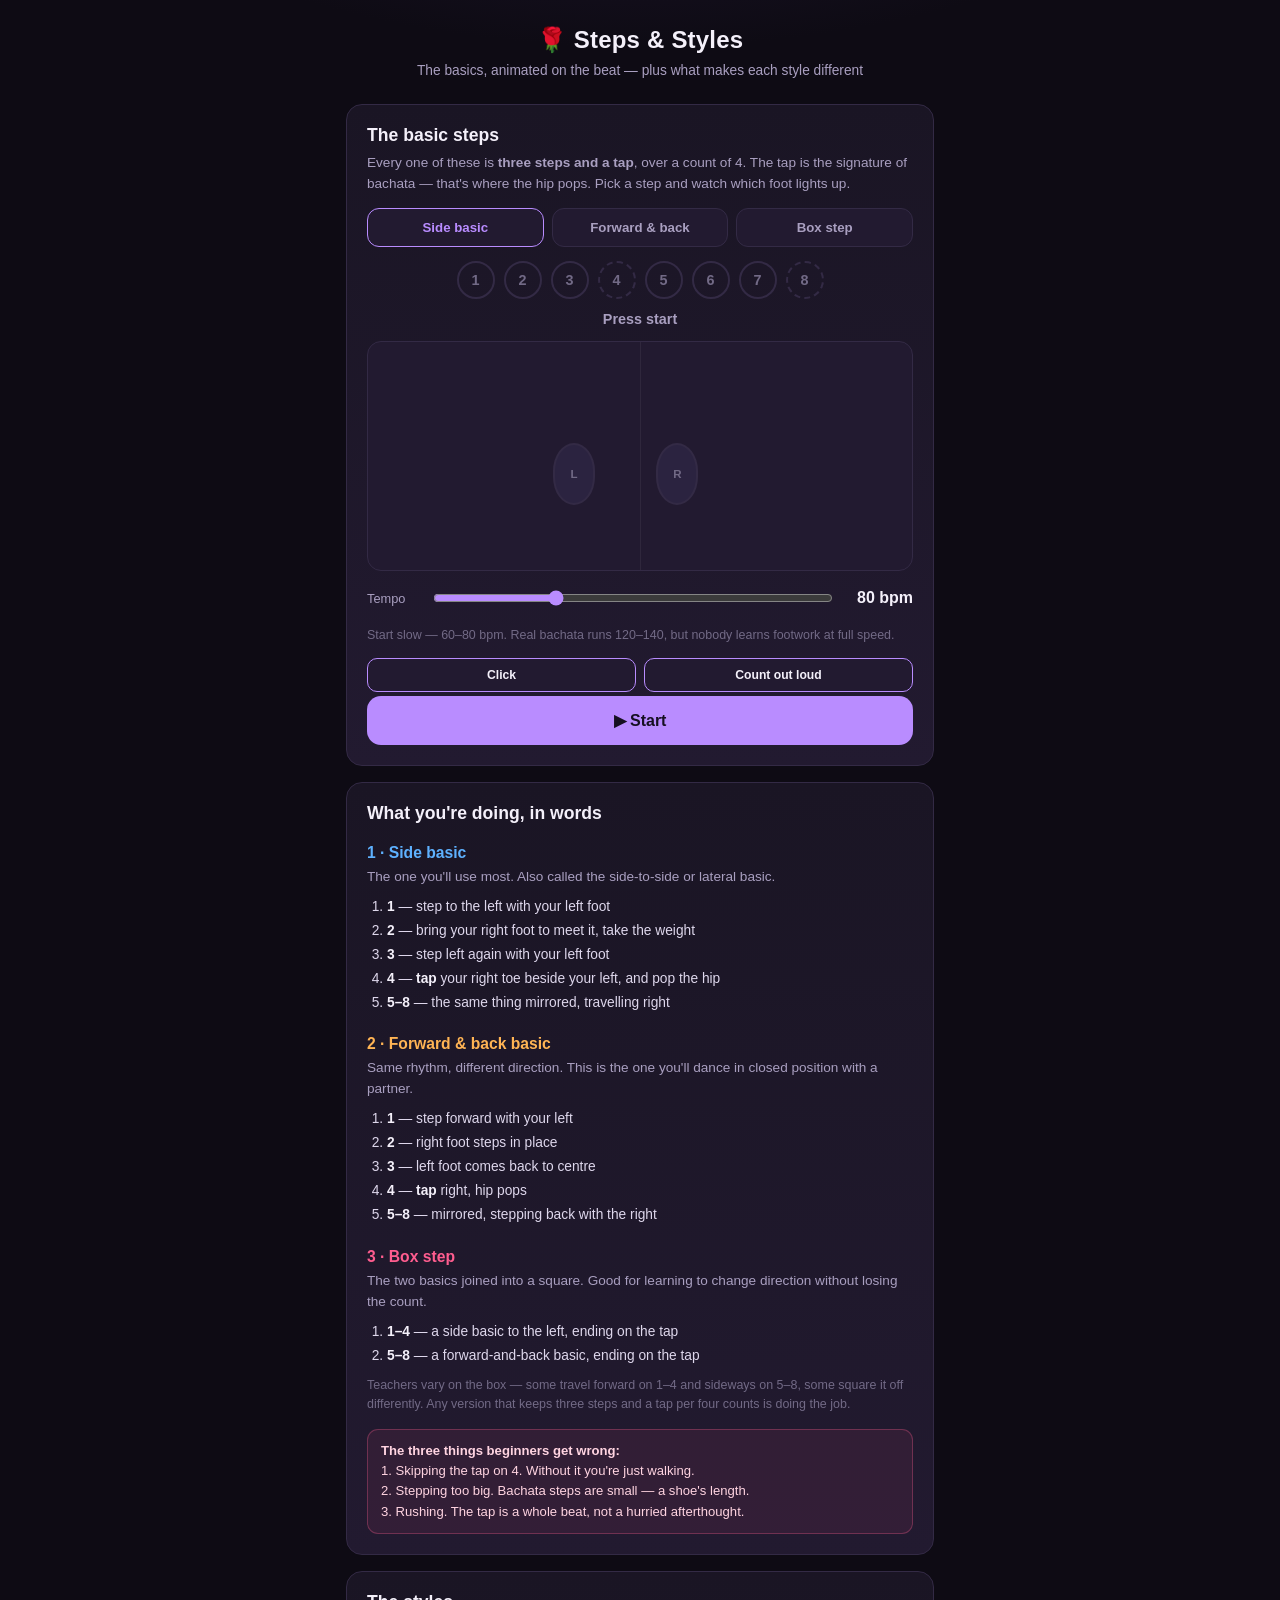
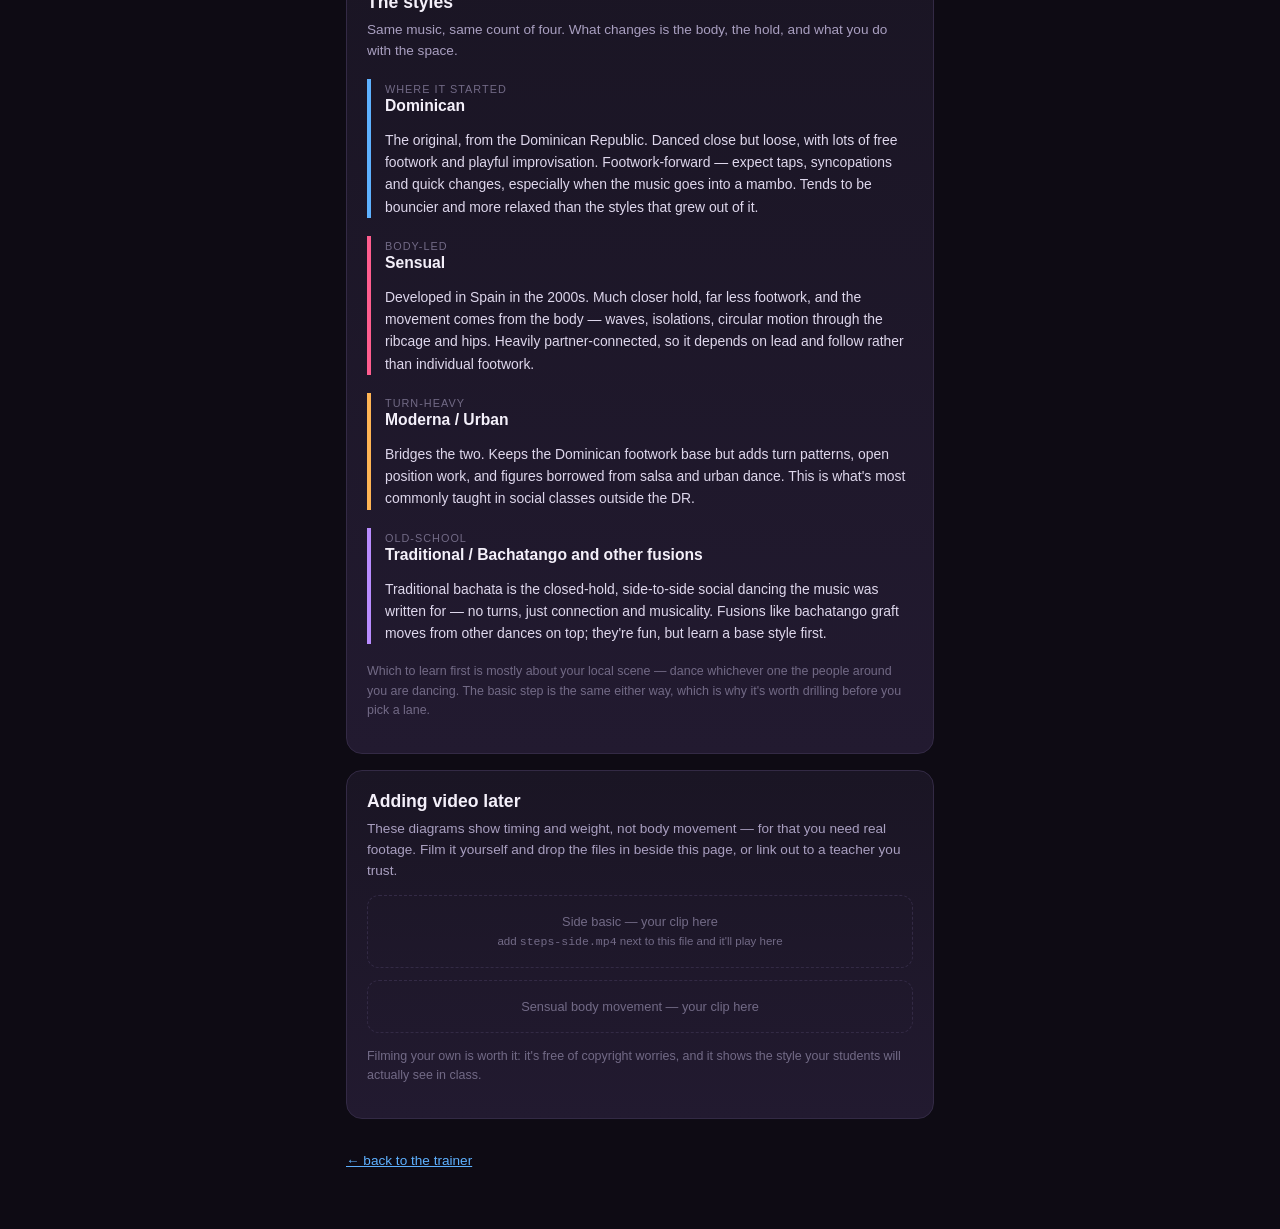
==== steps.html @ 5664066d "Add a Steps & Styles page: basics animated on the beat, plus the styles The app taught what to hear " ====
<!DOCTYPE html>
<html lang="en">
<head>
<meta charset="UTF-8">
<meta name="viewport" content="width=device-width, initial-scale=1.0, maximum-scale=1.0, user-scalable=no">
<title>Bachata Steps &amp; Styles — a beginner's reference</title>
<meta name="description" content="The basic bachata steps — side basic, forward-and-back, box step — animated on the beat, plus what makes each bachata style different.">
<link rel="icon" href="data:image/svg+xml,<svg xmlns='http://www.w3.org/2000/svg' viewBox='0 0 64 64'><rect width='64' height='64' rx='14' fill='%230e0b14'/><rect x='11' y='38' width='6' height='14' rx='3' fill='%235eb1ff'/><rect x='23' y='31' width='6' height='21' rx='3' fill='%23ffb454'/><rect x='35' y='24' width='6' height='28' rx='3' fill='%23ff5d8f'/><rect x='47' y='16' width='6' height='36' rx='3' fill='%23b98cff'/></svg>">
<meta name="theme-color" content="#0e0b14">
<style>
  :root{
    --bg:#0e0b14; --panel:#1a1524; --panel-2:#221a30; --line:#332a45;
    --txt:#f4f0fa; --muted:#a99fc0; --faint:#726a86;
    --derecho:#5eb1ff; --majao:#ffb454; --mambo:#ff5d8f;
    --good:#4ad991; --accent:#b98cff; --radius:16px;
  }
  *{box-sizing:border-box;-webkit-tap-highlight-color:transparent}
  html,body{margin:0;padding:0}
  body{
    background:radial-gradient(1200px 600px at 50% -10%, #241a38 0%, var(--bg) 55%);
    color:var(--txt);
    font-family:-apple-system,BlinkMacSystemFont,"Segoe UI",Roboto,Helvetica,Arial,sans-serif;
    min-height:100vh;padding:0 0 60px;-webkit-font-smoothing:antialiased;
  }
  .wrap{max-width:620px;margin:0 auto;padding:0 16px}
  header{text-align:center;padding:26px 16px 6px}
  header h1{font-size:1.5rem;margin:0;letter-spacing:.2px}
  header p{margin:6px 0 0;color:var(--muted);font-size:.86rem}
  .card{
    background:linear-gradient(180deg,var(--panel) 0%,var(--panel-2) 100%);
    border:1px solid var(--line);border-radius:var(--radius);padding:20px;margin:16px 0;
  }
  h2{margin:0 0 6px;font-size:1.1rem}
  h3{margin:20px 0 4px;font-size:.98rem}
  .sub{color:var(--muted);font-size:.85rem;line-height:1.55;margin:0 0 14px}
  p{font-size:.87rem;line-height:1.6;color:#ded7ec}
  a{color:var(--derecho)}
  .note{font-size:.78rem;color:var(--faint);line-height:1.55}

  /* step picker */
  .pills{display:flex;gap:8px;margin-bottom:14px;flex-wrap:wrap}
  .pill{
    flex:1;min-width:96px;padding:11px 8px;border-radius:12px;border:1.5px solid var(--line);
    background:var(--panel-2);color:var(--muted);font-weight:700;font-size:.83rem;
    cursor:pointer;text-align:center;
  }
  .pill.sel{border-color:var(--accent);color:var(--accent)}

  /* floor + feet */
  .floor{
    position:relative;background:var(--panel-2);border:1px solid var(--line);
    border-radius:14px;height:230px;overflow:hidden;margin-bottom:12px;
  }
  .foot{
    position:absolute;width:42px;height:62px;border-radius:21px/28px;
    border:2px solid var(--line);background:#2b2340;
    transition:left .16s ease, top .16s ease, transform .1s, background .1s, border-color .1s;
    display:flex;align-items:center;justify-content:center;
    font-size:.72rem;font-weight:700;color:var(--faint);
  }
  .foot.on{background:var(--accent);border-color:var(--accent);color:#160f22;transform:scale(1.08)}
  .foot.tap{background:transparent;border-color:var(--mambo);color:var(--mambo);border-style:dashed;transform:scale(1.12)}
  .ghostline{position:absolute;left:50%;top:0;bottom:0;width:1px;background:rgba(255,255,255,.06)}

  /* counter */
  .counts{display:flex;justify-content:center;gap:9px;margin:4px 0 12px}
  .ct{
    width:38px;height:38px;border-radius:50%;border:2px solid var(--line);
    display:flex;align-items:center;justify-content:center;font-weight:700;
    color:var(--faint);font-size:.9rem;
  }
  .ct.on{background:var(--accent);border-color:var(--accent);color:#160f22;transform:scale(1.1)}
  .ct.tapbeat{border-style:dashed}
  .ct.tapbeat.on{background:var(--mambo);border-color:var(--mambo)}
  .cue{text-align:center;min-height:1.4em;font-size:.9rem;font-weight:600;color:var(--muted);margin-bottom:10px}

  .row{display:flex;align-items:center;gap:12px;margin:12px 0}
  .row label{font-size:.8rem;color:var(--muted);min-width:52px}
  input[type=range]{flex:1;accent-color:var(--accent);height:26px}
  .bpmval{font-variant-numeric:tabular-nums;font-weight:700;min-width:66px;text-align:right;white-space:nowrap}
  .btn{
    width:100%;padding:15px;border:none;border-radius:14px;font-size:1rem;font-weight:700;
    cursor:pointer;background:var(--accent);color:#160f22;margin-top:4px;
  }
  .btn.stop{background:#3a2f4e;color:var(--txt)}
  .btn.ghost{background:transparent;border:1.5px solid var(--line);color:var(--txt)}
  .btnrow{display:flex;gap:10px}
  .toggles{display:flex;gap:8px;margin-top:10px}
  .tg{flex:1;padding:9px;border-radius:10px;border:1.5px solid var(--line);background:var(--panel-2);color:var(--muted);font-size:.76rem;font-weight:600;cursor:pointer;text-align:center}
  .tg.on{border-color:var(--accent);color:var(--txt)}

  ol.steps{margin:8px 0 0;padding-left:20px;font-size:.86rem;line-height:1.75;color:#ded7ec}
  ol.steps b{color:var(--txt)}
  .warn{
    margin-top:14px;padding:11px 13px;border-radius:11px;
    background:rgba(255,93,143,.08);border:1px solid rgba(255,93,143,.3);
    font-size:.82rem;line-height:1.55;color:#ffd4e1;
  }
  .style{border-left:4px solid var(--line);padding-left:14px;margin:18px 0}
  .style.dom{border-color:var(--derecho)}
  .style.sen{border-color:var(--mambo)}
  .style.mod{border-color:var(--majao)}
  .style.trad{border-color:var(--accent)}
  .style h3{margin:0 0 2px}
  .style .tag{font-size:.68rem;color:var(--faint);text-transform:uppercase;letter-spacing:1px}
  .slot{
    border:1.5px dashed var(--line);border-radius:12px;padding:16px;text-align:center;
    color:var(--faint);font-size:.8rem;line-height:1.5;margin-top:12px;
  }
  .back{display:inline-block;margin:18px 0 0;font-size:.85rem}
</style>
</head>
<body>

<header>
  <h1>🌹 Steps &amp; Styles</h1>
  <p>The basics, animated on the beat — plus what makes each style different</p>
</header>

<div class="wrap">

  <!-- ANIMATED STEP TRAINER -->
  <div class="card">
    <h2>The basic steps</h2>
    <p class="sub">Every one of these is <b>three steps and a tap</b>, over a count of 4.
      The tap is the signature of bachata — that's where the hip pops. Pick a step and
      watch which foot lights up.</p>

    <div class="pills">
      <div class="pill sel" data-step="side">Side basic</div>
      <div class="pill" data-step="fwd">Forward &amp; back</div>
      <div class="pill" data-step="box">Box step</div>
    </div>

    <div class="counts" id="counts"></div>
    <div class="cue" id="cue">Press start</div>

    <div class="floor" id="floor">
      <div class="ghostline"></div>
      <div class="foot" id="footL">L</div>
      <div class="foot" id="footR">R</div>
    </div>

    <div class="row">
      <label>Tempo</label>
      <input type="range" id="bpm" min="50" max="150" value="80">
      <span class="bpmval"><span id="bpmv">80</span> bpm</span>
    </div>
    <p class="note">Start slow — 60–80 bpm. Real bachata runs 120–140, but nobody learns
      footwork at full speed.</p>
    <div class="toggles">
      <div class="tg on" data-opt="click">Click</div>
      <div class="tg on" data-opt="voice">Count out loud</div>
    </div>
    <button class="btn" id="go">▶  Start</button>
  </div>

  <!-- WRITTEN BREAKDOWN -->
  <div class="card">
    <h2>What you're doing, in words</h2>

    <h3 style="color:var(--derecho)">1 · Side basic</h3>
    <p class="sub" style="margin-bottom:4px">The one you'll use most. Also called the
      side-to-side or lateral basic.</p>
    <ol class="steps">
      <li><b>1</b> — step to the left with your left foot</li>
      <li><b>2</b> — bring your right foot to meet it, take the weight</li>
      <li><b>3</b> — step left again with your left foot</li>
      <li><b>4</b> — <b>tap</b> your right toe beside your left, and pop the hip</li>
      <li><b>5–8</b> — the same thing mirrored, travelling right</li>
    </ol>

    <h3 style="color:var(--majao)">2 · Forward &amp; back basic</h3>
    <p class="sub" style="margin-bottom:4px">Same rhythm, different direction. This is the
      one you'll dance in closed position with a partner.</p>
    <ol class="steps">
      <li><b>1</b> — step forward with your left</li>
      <li><b>2</b> — right foot steps in place</li>
      <li><b>3</b> — left foot comes back to centre</li>
      <li><b>4</b> — <b>tap</b> right, hip pops</li>
      <li><b>5–8</b> — mirrored, stepping back with the right</li>
    </ol>

    <h3 style="color:var(--mambo)">3 · Box step</h3>
    <p class="sub" style="margin-bottom:4px">The two basics joined into a square. Good for
      learning to change direction without losing the count.</p>
    <ol class="steps">
      <li><b>1–4</b> — a side basic to the left, ending on the tap</li>
      <li><b>5–8</b> — a forward-and-back basic, ending on the tap</li>
    </ol>
    <p class="note" style="margin-top:8px">Teachers vary on the box — some travel forward on
      1–4 and sideways on 5–8, some square it off differently. Any version that keeps three
      steps and a tap per four counts is doing the job.</p>

    <div class="warn">
      <b>The three things beginners get wrong:</b><br>
      1. Skipping the tap on 4. Without it you're just walking.<br>
      2. Stepping too big. Bachata steps are small — a shoe's length.<br>
      3. Rushing. The tap is a whole beat, not a hurried afterthought.
    </div>
  </div>

  <!-- STYLES -->
  <div class="card">
    <h2>The styles</h2>
    <p class="sub">Same music, same count of four. What changes is the body, the hold, and
      what you do with the space.</p>

    <div class="style dom">
      <span class="tag">Where it started</span>
      <h3>Dominican</h3>
      <p>The original, from the Dominican Republic. Danced close but loose, with lots of
        free footwork and playful improvisation. Footwork-forward — expect taps, syncopations
        and quick changes, especially when the music goes into a mambo. Tends to be bouncier
        and more relaxed than the styles that grew out of it.</p>
    </div>

    <div class="style sen">
      <span class="tag">Body-led</span>
      <h3>Sensual</h3>
      <p>Developed in Spain in the 2000s. Much closer hold, far less footwork, and the
        movement comes from the body — waves, isolations, circular motion through the ribcage
        and hips. Heavily partner-connected, so it depends on lead and follow rather than
        individual footwork.</p>
    </div>

    <div class="style mod">
      <span class="tag">Turn-heavy</span>
      <h3>Moderna / Urban</h3>
      <p>Bridges the two. Keeps the Dominican footwork base but adds turn patterns, open
        position work, and figures borrowed from salsa and urban dance. This is what's most
        commonly taught in social classes outside the DR.</p>
    </div>

    <div class="style trad">
      <span class="tag">Old-school</span>
      <h3>Traditional / Bachatango and other fusions</h3>
      <p>Traditional bachata is the closed-hold, side-to-side social dancing the music was
        written for — no turns, just connection and musicality. Fusions like bachatango
        graft moves from other dances on top; they're fun, but learn a base style first.</p>
    </div>

    <p class="note">Which to learn first is mostly about your local scene — dance whichever
      one the people around you are dancing. The basic step is the same either way, which is
      why it's worth drilling before you pick a lane.</p>
  </div>

  <!-- SLOTS FOR REAL FOOTAGE -->
  <div class="card">
    <h2>Adding video later</h2>
    <p class="sub">These diagrams show timing and weight, not body movement — for that
      you need real footage. Film it yourself and drop the files in beside this page, or
      link out to a teacher you trust.</p>
    <div class="slot">Side basic — your clip here<br><span style="font-size:.72rem">add
      <code>steps-side.mp4</code> next to this file and it'll play here</span></div>
    <div class="slot">Sensual body movement — your clip here</div>
    <p class="note" style="margin-top:14px">Filming your own is worth it: it's free of
      copyright worries, and it shows the style your students will actually see in class.</p>
  </div>

  <a class="back" href="/">← back to the trainer</a>
</div>

<script>
/* ---- audio: one click, same engine idea as the trainer ---- */
let AC=null;
function ctx(){ if(!AC) AC=new (window.AudioContext||window.webkitAudioContext)(); if(AC.state==='suspended')AC.resume(); return AC; }
let silentEl=null;
const SILENT='[data-uri]';
function unlock(){                                   // iOS: same ring/silent-switch problem
  const c=ctx(); if(c.state==='suspended') c.resume().catch(()=>{});
  if(!silentEl){ silentEl=document.createElement('audio'); silentEl.src=SILENT;
    silentEl.loop=true; silentEl.setAttribute('playsinline',''); silentEl.volume=0.01;
    silentEl.style.display='none'; document.body.appendChild(silentEl); }
  const p=silentEl.play(); if(p&&p.catch) p.catch(()=>{});
}
['pointerdown','touchend','click'].forEach(e=>document.addEventListener(e,unlock,{once:true,capture:true}));
function click(t,hi){
  const c=ctx(), o=c.createOscillator(), g=c.createGain();
  o.type='square'; o.frequency.value=hi?1500:950;
  g.gain.setValueAtTime(0,t); g.gain.linearRampToValueAtTime(.2,t+.003);
  g.gain.exponentialRampToValueAtTime(.0001,t+.06);
  o.connect(g); g.connect(c.destination); o.start(t); o.stop(t+.08);
}
function say(text){
  if(!OPT.voice || !window.speechSynthesis) return;
  const u=new SpeechSynthesisUtterance(text); u.rate=1.35; u.volume=.9;
  speechSynthesis.cancel(); speechSynthesis.speak(u);
}

/* ---- step patterns ----
   Positions are percentages of the floor box. Each count says where each foot sits,
   which one is acting, and whether that action is a tap rather than a step.        */
const C={lx:34,rx:53,my:44};                          // neutral: left foot, right foot, mid height
const STEPS={
  side:{
    name:'Side basic',
    frames:[
      {L:[18,44],R:[53,44],act:'L',cue:'left foot steps LEFT'},
      {L:[18,44],R:[37,44],act:'R',cue:'right foot closes'},
      {L:[8,44], R:[37,44],act:'L',cue:'left steps left again'},
      {L:[8,44], R:[27,44],act:'R',tap:1,cue:'TAP right — pop the hip'},
      {L:[8,44], R:[62,44],act:'R',cue:'right foot steps RIGHT'},
      {L:[43,44],R:[62,44],act:'L',cue:'left foot closes'},
      {L:[43,44],R:[72,44],act:'R',cue:'right steps right again'},
      {L:[53,44],R:[72,44],act:'L',tap:1,cue:'TAP left — pop the hip'}
    ]
  },
  fwd:{
    name:'Forward & back',
    frames:[
      {L:[34,14],R:[53,44],act:'L',cue:'left steps FORWARD'},
      {L:[34,14],R:[53,44],act:'R',cue:'right steps in place'},
      {L:[34,44],R:[53,44],act:'L',cue:'left comes back'},
      {L:[34,44],R:[46,44],act:'R',tap:1,cue:'TAP right — pop the hip'},
      {L:[34,44],R:[53,74],act:'R',cue:'right steps BACK'},
      {L:[34,44],R:[53,74],act:'L',cue:'left steps in place'},
      {L:[34,44],R:[53,44],act:'R',cue:'right comes back'},
      {L:[41,44],R:[53,44],act:'L',tap:1,cue:'TAP left — pop the hip'}
    ]
  },
  box:{
    name:'Box step',
    frames:[
      {L:[18,44],R:[53,44],act:'L',cue:'left steps LEFT'},
      {L:[18,44],R:[37,44],act:'R',cue:'right closes'},
      {L:[8,44], R:[37,44],act:'L',cue:'left steps left'},
      {L:[8,44], R:[27,44],act:'R',tap:1,cue:'TAP — corner one'},
      {L:[8,14], R:[27,44],act:'L',cue:'left steps FORWARD'},
      {L:[8,14], R:[27,14],act:'R',cue:'right joins forward'},
      {L:[8,44], R:[27,14],act:'L',cue:'left steps back'},
      {L:[8,44], R:[19,44],act:'R',tap:1,cue:'TAP — square closed'}
    ]
  }
};
const OPT={click:true, voice:true};
let stepKey='side', playing=false, timer=null, beat=0, nextT=0;

const footL=document.getElementById('footL'), footR=document.getElementById('footR'),
      cueEl=document.getElementById('cue'), countsEl=document.getElementById('counts'),
      bpmEl=document.getElementById('bpm'), bpmv=document.getElementById('bpmv'),
      goBtn=document.getElementById('go');
let BPM=80;

for(let i=0;i<8;i++){
  const d=document.createElement('div');
  d.className='ct'+((i===3||i===7)?' tapbeat':'');
  d.textContent=i+1; countsEl.appendChild(d);
}
// `b` is passed in rather than read from the shared counter: the scheduler runs ahead of
// the audio, so by the time this fires the counter has already moved on.
function place(f,b){
  footL.style.left=f.L[0]+'%'; footL.style.top=f.L[1]+'%';
  footR.style.left=f.R[0]+'%'; footR.style.top=f.R[1]+'%';
  footL.className='foot'+(f.act==='L'?(f.tap?' tap':' on'):'');
  footR.className='foot'+(f.act==='R'?(f.tap?' tap':' on'):'');
  cueEl.textContent=f.cue;
  [...countsEl.children].forEach((c,i)=>c.classList.toggle('on', i===b));
}
function reset(){
  const f=STEPS[stepKey].frames[0];
  footL.style.left=C.lx+'%'; footL.style.top=C.my+'%';
  footR.style.left=C.rx+'%'; footR.style.top=C.my+'%';
  footL.className='foot'; footR.className='foot';
  [...countsEl.children].forEach(c=>c.classList.remove('on'));
  cueEl.textContent='Press start';
}
function tick(){
  const c=ctx(), spb=60/BPM;
  while(nextT < c.currentTime+0.12){
    const f=STEPS[stepKey].frames[beat];
    if(OPT.click) click(nextT, beat===3||beat===7);
    const delay=Math.max(0,(nextT-c.currentTime)*1000);
    const b=beat, frame=f;
    setTimeout(()=>{ if(!playing) return; place(frame,b);
      if(OPT.voice) say(frame.tap ? 'tap' : String(b%4+1)); }, delay);
    nextT+=spb; beat=(beat+1)%8;
  }
}
function start(){
  if(playing) return;
  unlock(); playing=true; beat=0; nextT=ctx().currentTime+0.15;
  goBtn.textContent='■  Stop'; goBtn.classList.add('stop');
  timer=setInterval(tick,25);
}
function stop(){
  playing=false; if(timer){clearInterval(timer); timer=null;}
  if(window.speechSynthesis) speechSynthesis.cancel();
  goBtn.textContent='▶  Start'; goBtn.classList.remove('stop');
  reset();
}
goBtn.addEventListener('click',()=>playing?stop():start());
document.querySelectorAll('.pill').forEach(p=>p.addEventListener('click',()=>{
  document.querySelectorAll('.pill').forEach(x=>x.classList.remove('sel'));
  p.classList.add('sel'); stepKey=p.dataset.step;
  if(playing){ stop(); start(); } else reset();
}));
document.querySelectorAll('.tg').forEach(t=>t.addEventListener('click',()=>{
  t.classList.toggle('on'); OPT[t.dataset.opt]=t.classList.contains('on');
  if(!OPT.voice && window.speechSynthesis) speechSynthesis.cancel();
}));
bpmEl.addEventListener('input',()=>{ BPM=+bpmEl.value; bpmv.textContent=bpmEl.value; });
document.addEventListener('visibilitychange',()=>{ if(document.hidden && playing) stop(); });
reset();
</script>
</body>
</html>
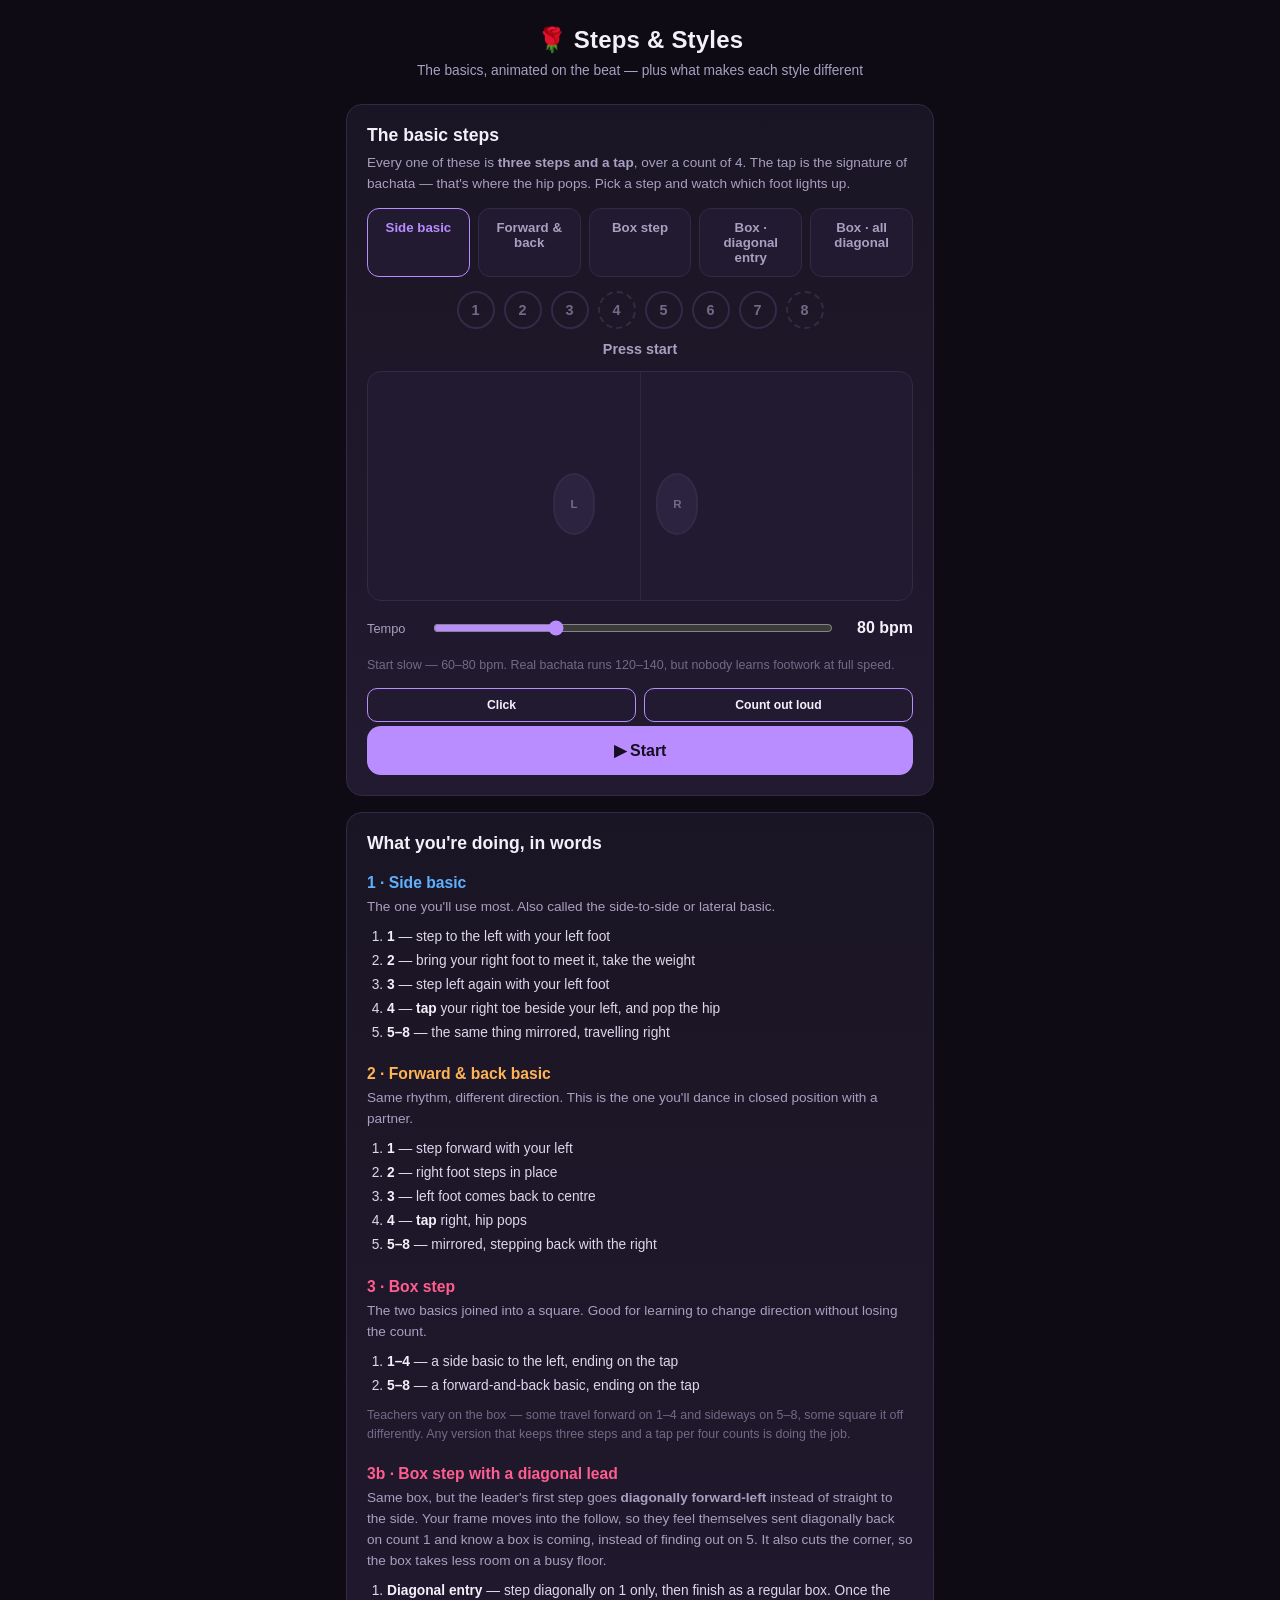
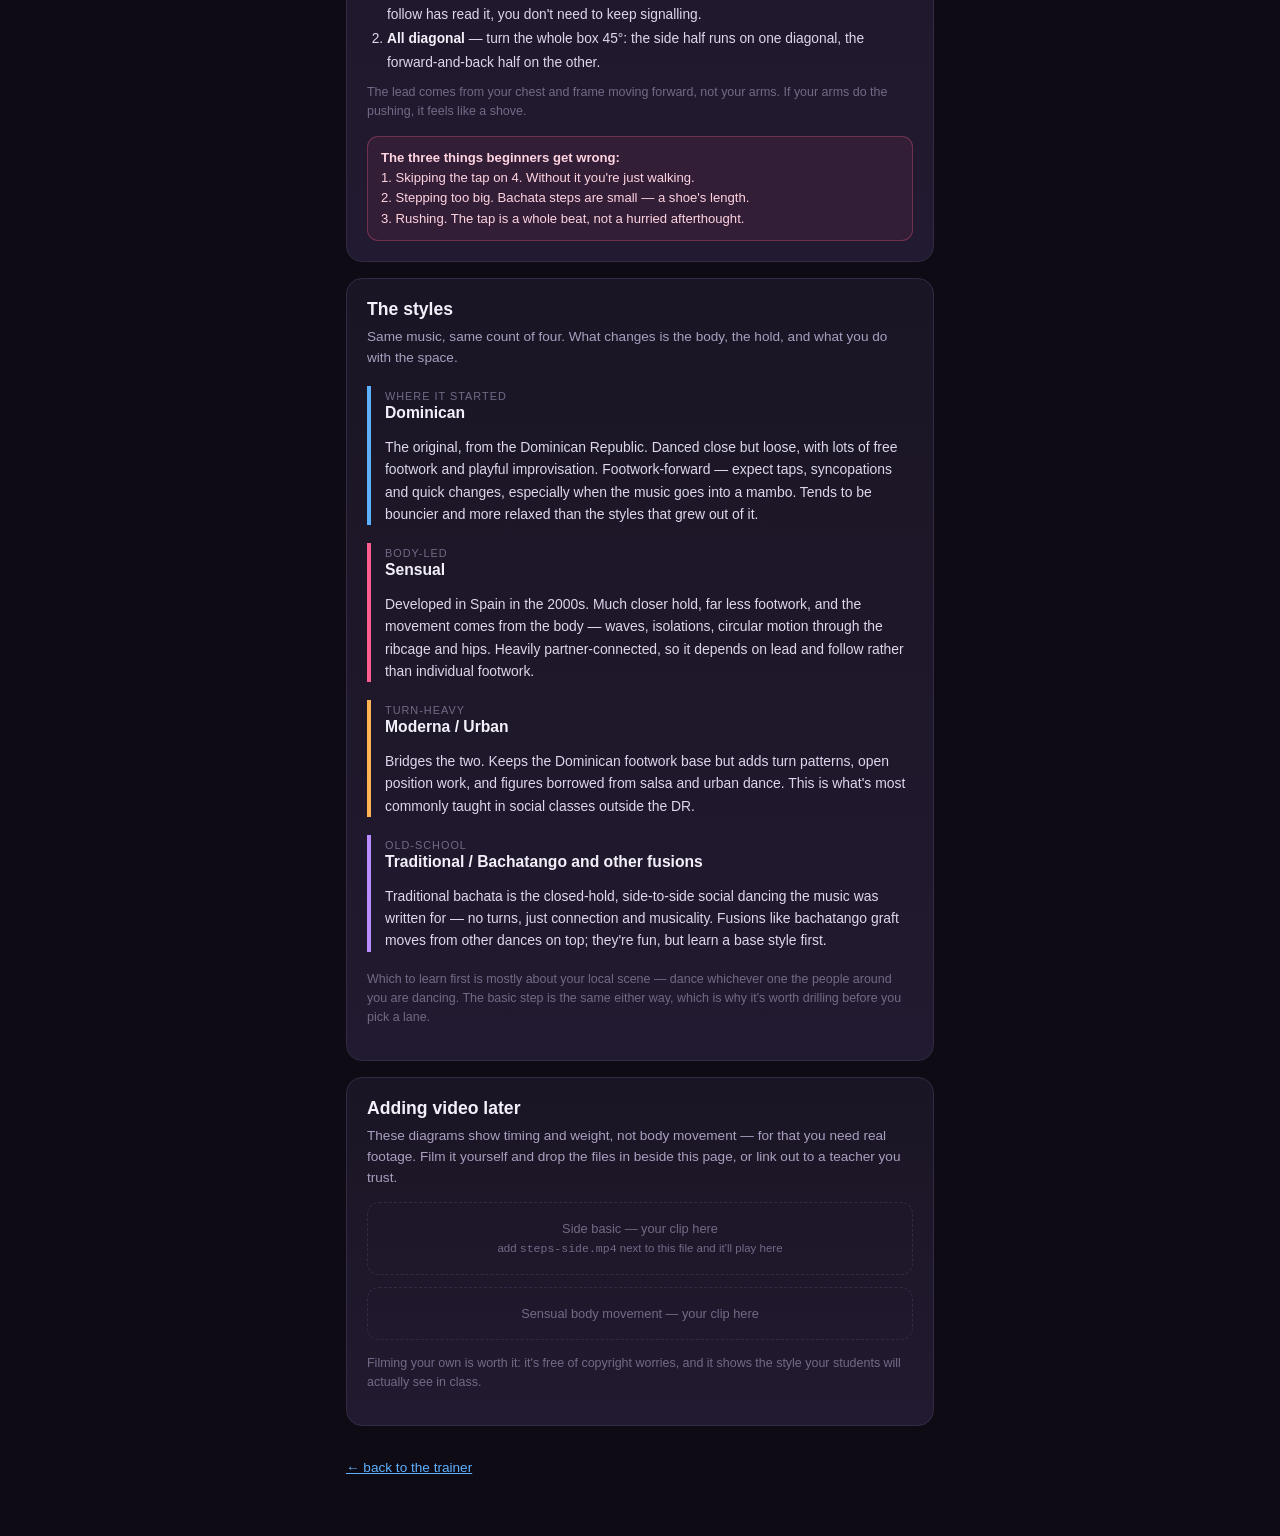
==== commit 92c798be: "Add diagonal-lead box step variations to Steps & Styles Co-Authored-By: Claude Opus 5.5 <noreply@ant" ====
--- a/steps.html
+++ b/steps.html
@@ -130,6 +130,8 @@
       <div class="pill sel" data-step="side">Side basic</div>
       <div class="pill" data-step="fwd">Forward &amp; back</div>
       <div class="pill" data-step="box">Box step</div>
+      <div class="pill" data-step="boxdiag1">Box · diagonal entry</div>
+      <div class="pill" data-step="boxdiag">Box · all diagonal</div>
     </div>
 
     <div class="counts" id="counts"></div>
@@ -191,6 +193,21 @@
     <p class="note" style="margin-top:8px">Teachers vary on the box — some travel forward on
       1–4 and sideways on 5–8, some square it off differently. Any version that keeps three
       steps and a tap per four counts is doing the job.</p>
+
+    <h3 style="color:var(--mambo)">3b · Box step with a diagonal lead</h3>
+    <p class="sub" style="margin-bottom:4px">Same box, but the leader's first step goes
+      <b>diagonally forward-left</b> instead of straight to the side. Your frame moves into
+      the follow, so they feel themselves sent diagonally back on count 1 and know a box is
+      coming, instead of finding out on 5. It also cuts the corner, so the box takes less
+      room on a busy floor.</p>
+    <ol class="steps">
+      <li><b>Diagonal entry</b> — step diagonally on 1 only, then finish as a regular box.
+        Once the follow has read it, you don't need to keep signalling.</li>
+      <li><b>All diagonal</b> — turn the whole box 45°: the side half runs on one
+        diagonal, the forward-and-back half on the other.</li>
+    </ol>
+    <p class="note" style="margin-top:8px">The lead comes from your chest and frame moving
+      forward, not your arms. If your arms do the pushing, it feels like a shove.</p>
 
     <div class="warn">
       <b>The three things beginners get wrong:</b><br>
@@ -331,6 +348,32 @@
       {L:[8,44], R:[27,14],act:'L',cue:'left steps back'},
       {L:[8,44], R:[19,44],act:'R',tap:1,cue:'TAP — square closed'}
     ]
+  },
+  boxdiag1:{
+    name:'Box · diagonal entry',
+    frames:[
+      {L:[22,30],R:[53,44],act:'L',cue:'left steps DIAGONAL — frame leads'},
+      {L:[22,30],R:[43,30],act:'R',cue:'right closes'},
+      {L:[8,30], R:[43,30],act:'L',cue:'left steps left'},
+      {L:[8,30], R:[29,30],act:'R',tap:1,cue:'TAP — they know it\'s a box'},
+      {L:[8,4],  R:[29,30],act:'L',cue:'left steps FORWARD'},
+      {L:[8,4],  R:[29,4], act:'R',cue:'right joins forward'},
+      {L:[8,30], R:[29,4], act:'L',cue:'left steps back'},
+      {L:[8,30], R:[29,30],act:'R',tap:1,cue:'TAP — square closed'}
+    ]
+  },
+  boxdiag:{
+    name:'Box · all diagonal',
+    frames:[
+      {L:[22,30],R:[53,44],act:'L',cue:'left steps DIAGONAL forward-left'},
+      {L:[22,30],R:[43,30],act:'R',cue:'right closes'},
+      {L:[10,16],R:[43,30],act:'L',cue:'left on the diagonal again'},
+      {L:[10,16],R:[31,16],act:'R',tap:1,cue:'TAP — corner one'},
+      {L:[18,0], R:[31,16],act:'L',cue:'left steps diagonal FORWARD-right'},
+      {L:[18,0], R:[39,0], act:'R',cue:'right joins'},
+      {L:[10,16],R:[39,0], act:'L',cue:'left steps diagonal back'},
+      {L:[10,16],R:[31,16],act:'R',tap:1,cue:'TAP — square closed'}
+    ]
   }
 };
 const OPT={click:true, voice:true};
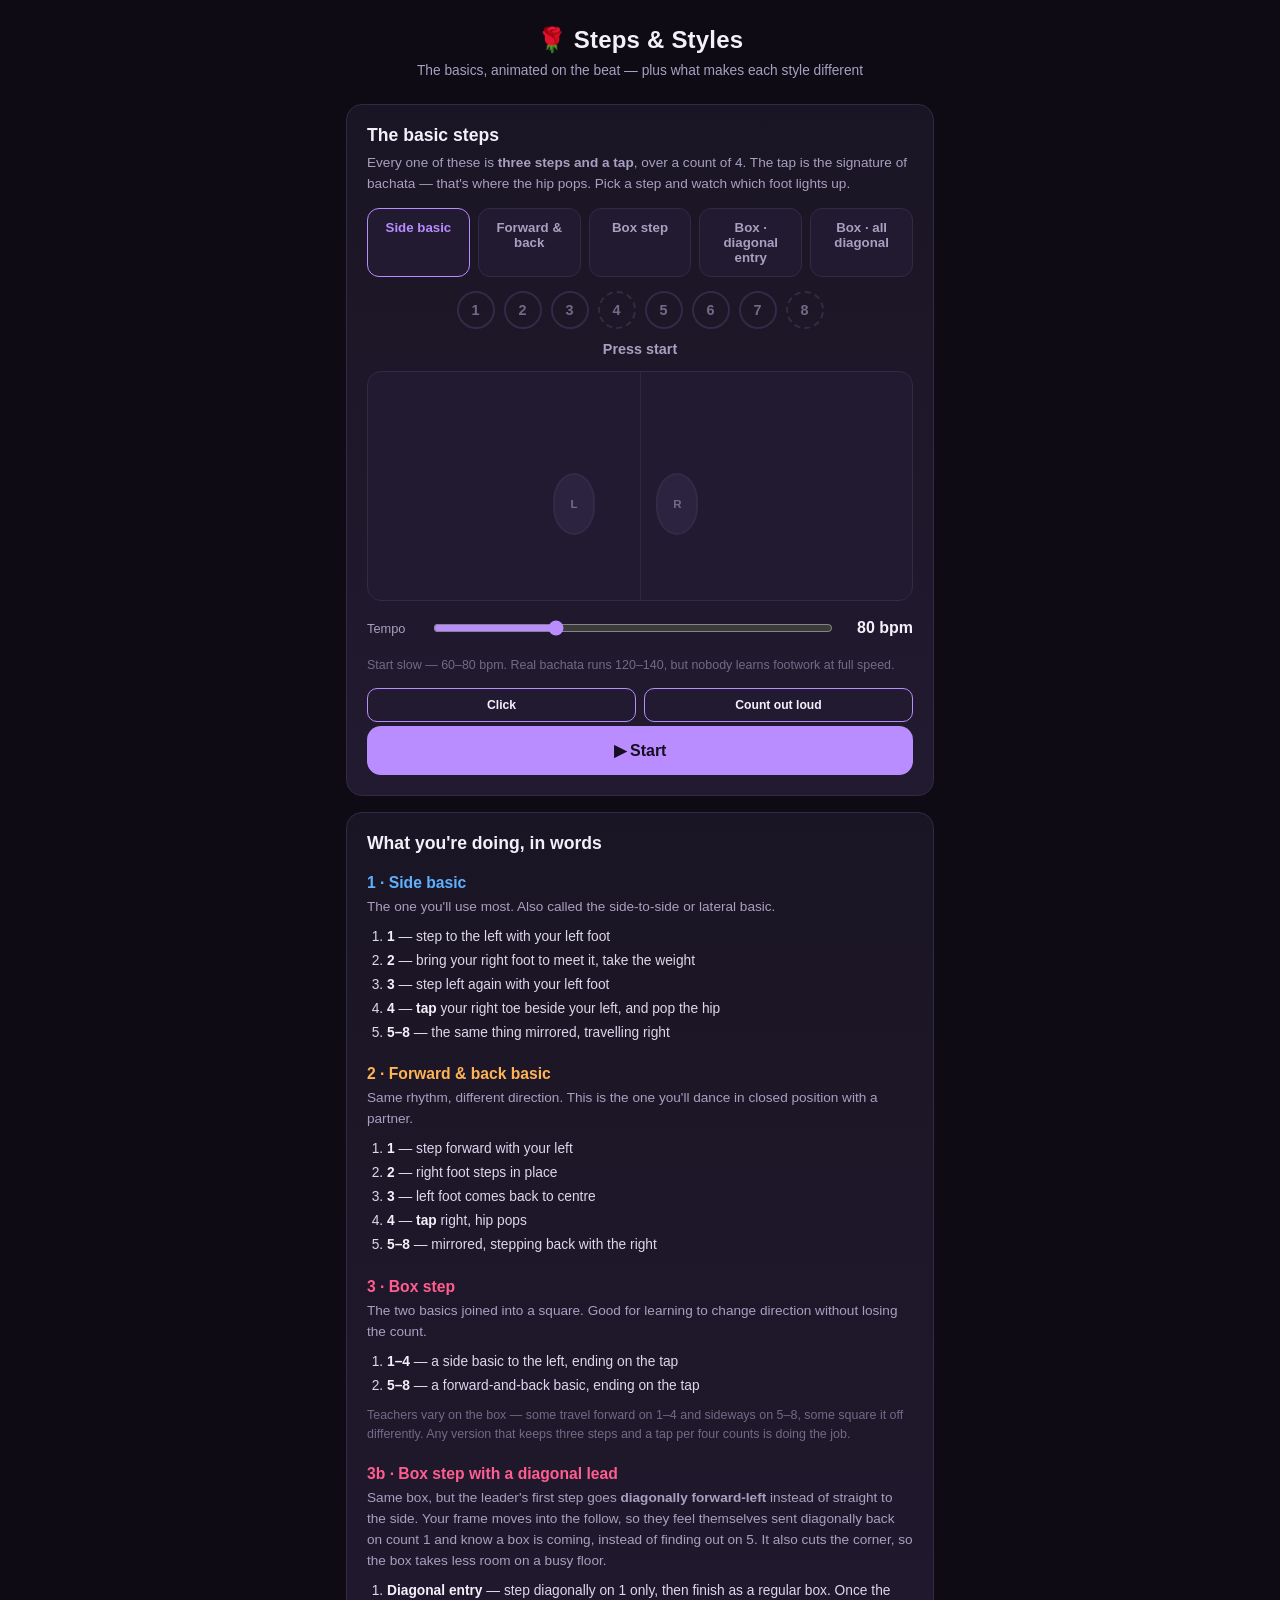
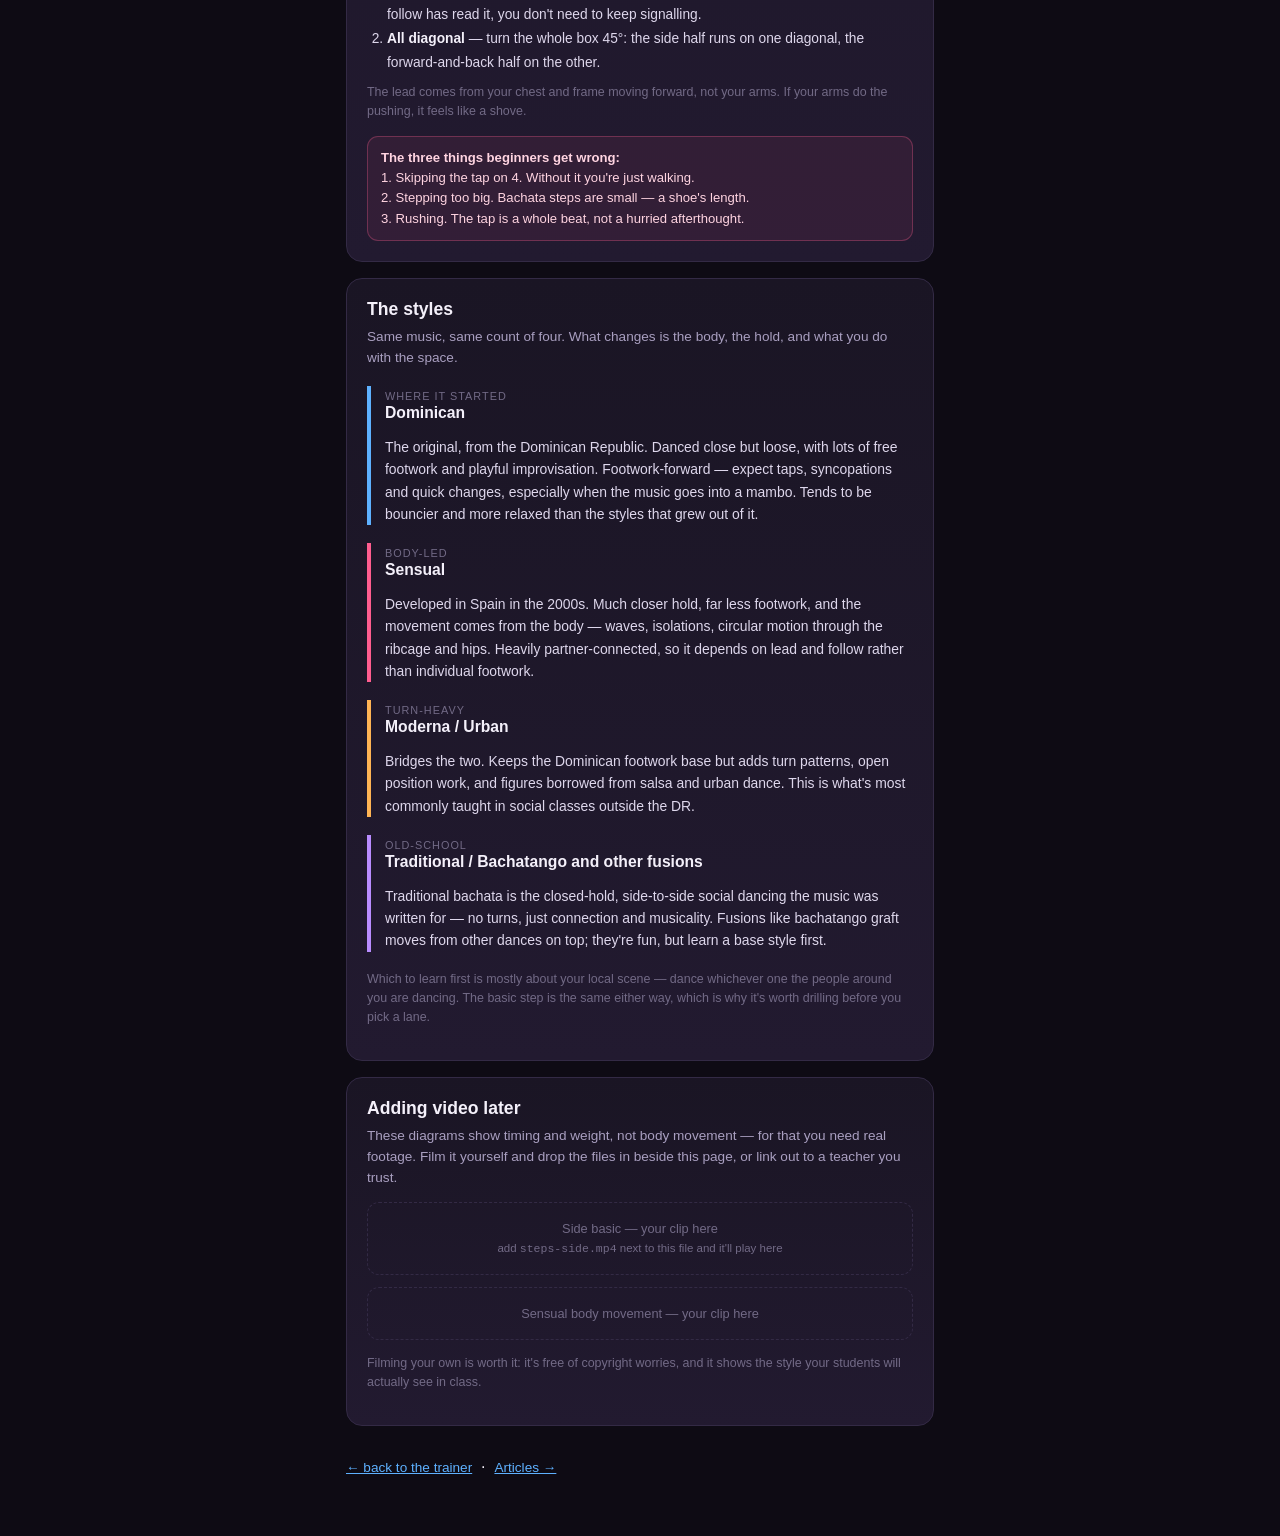
==== commit a71306e7: "Publish nine articles from the learning journal Co-Authored-By: Claude Opus 5.5 <noreply@anthropic.c" ====
--- a/steps.html
+++ b/steps.html
@@ -275,7 +275,7 @@
       copyright worries, and it shows the style your students will actually see in class.</p>
   </div>
 
-  <a class="back" href="/">← back to the trainer</a>
+  <a class="back" href="/">← back to the trainer</a> &nbsp;·&nbsp; <a class="back" href="/articles">Articles →</a>
 </div>
 
 <script>
